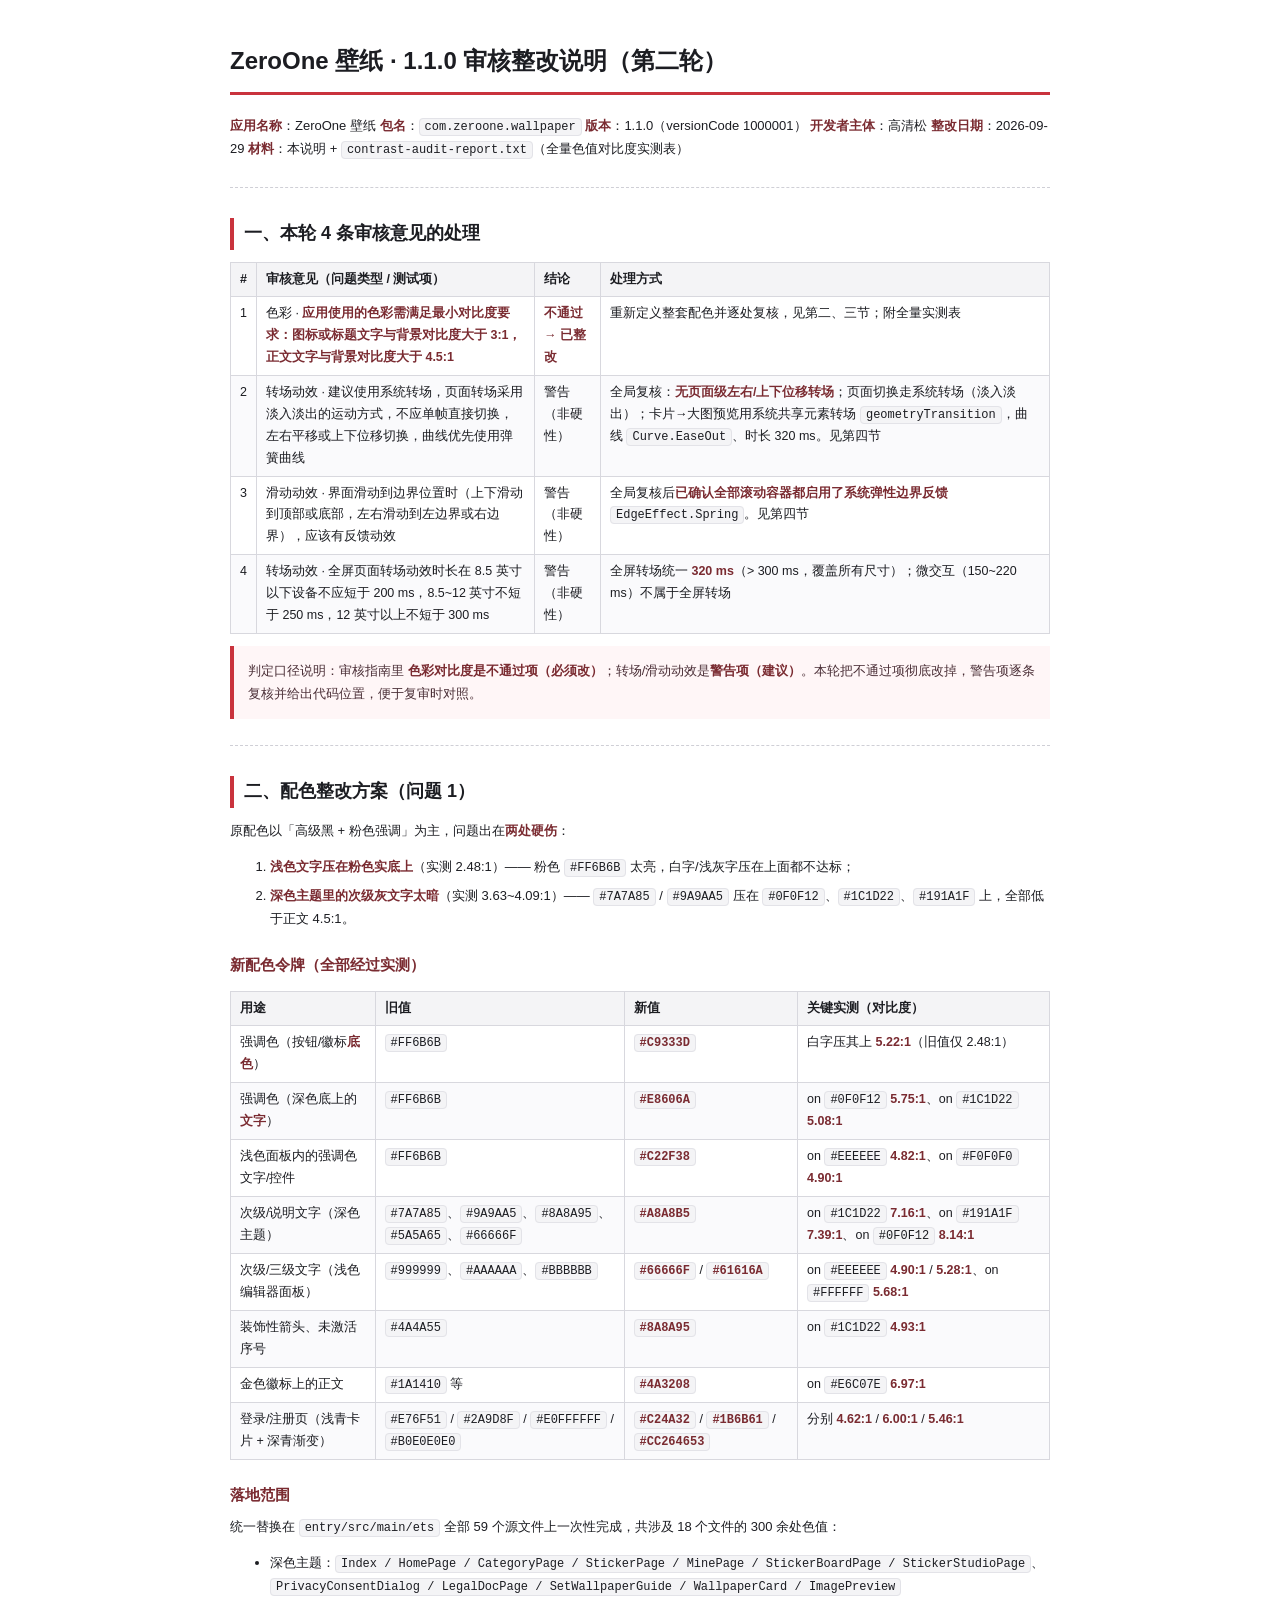
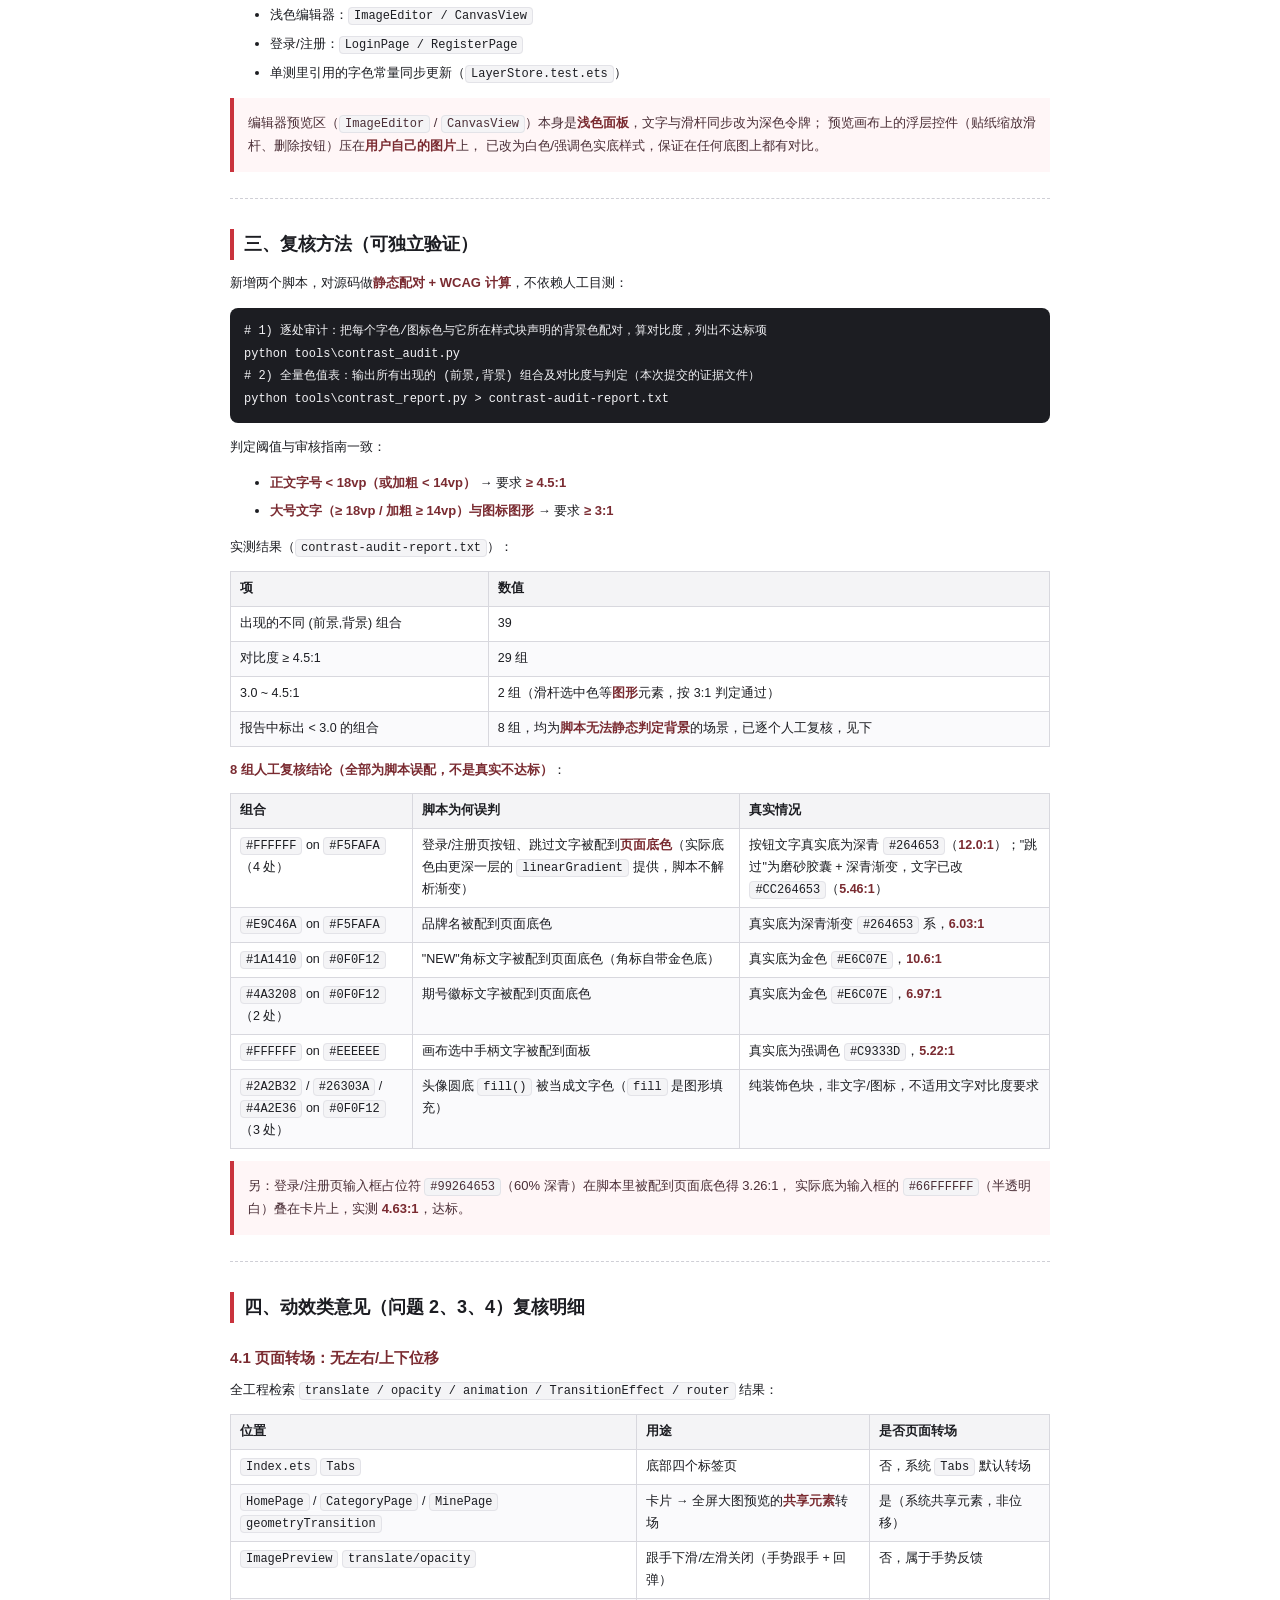
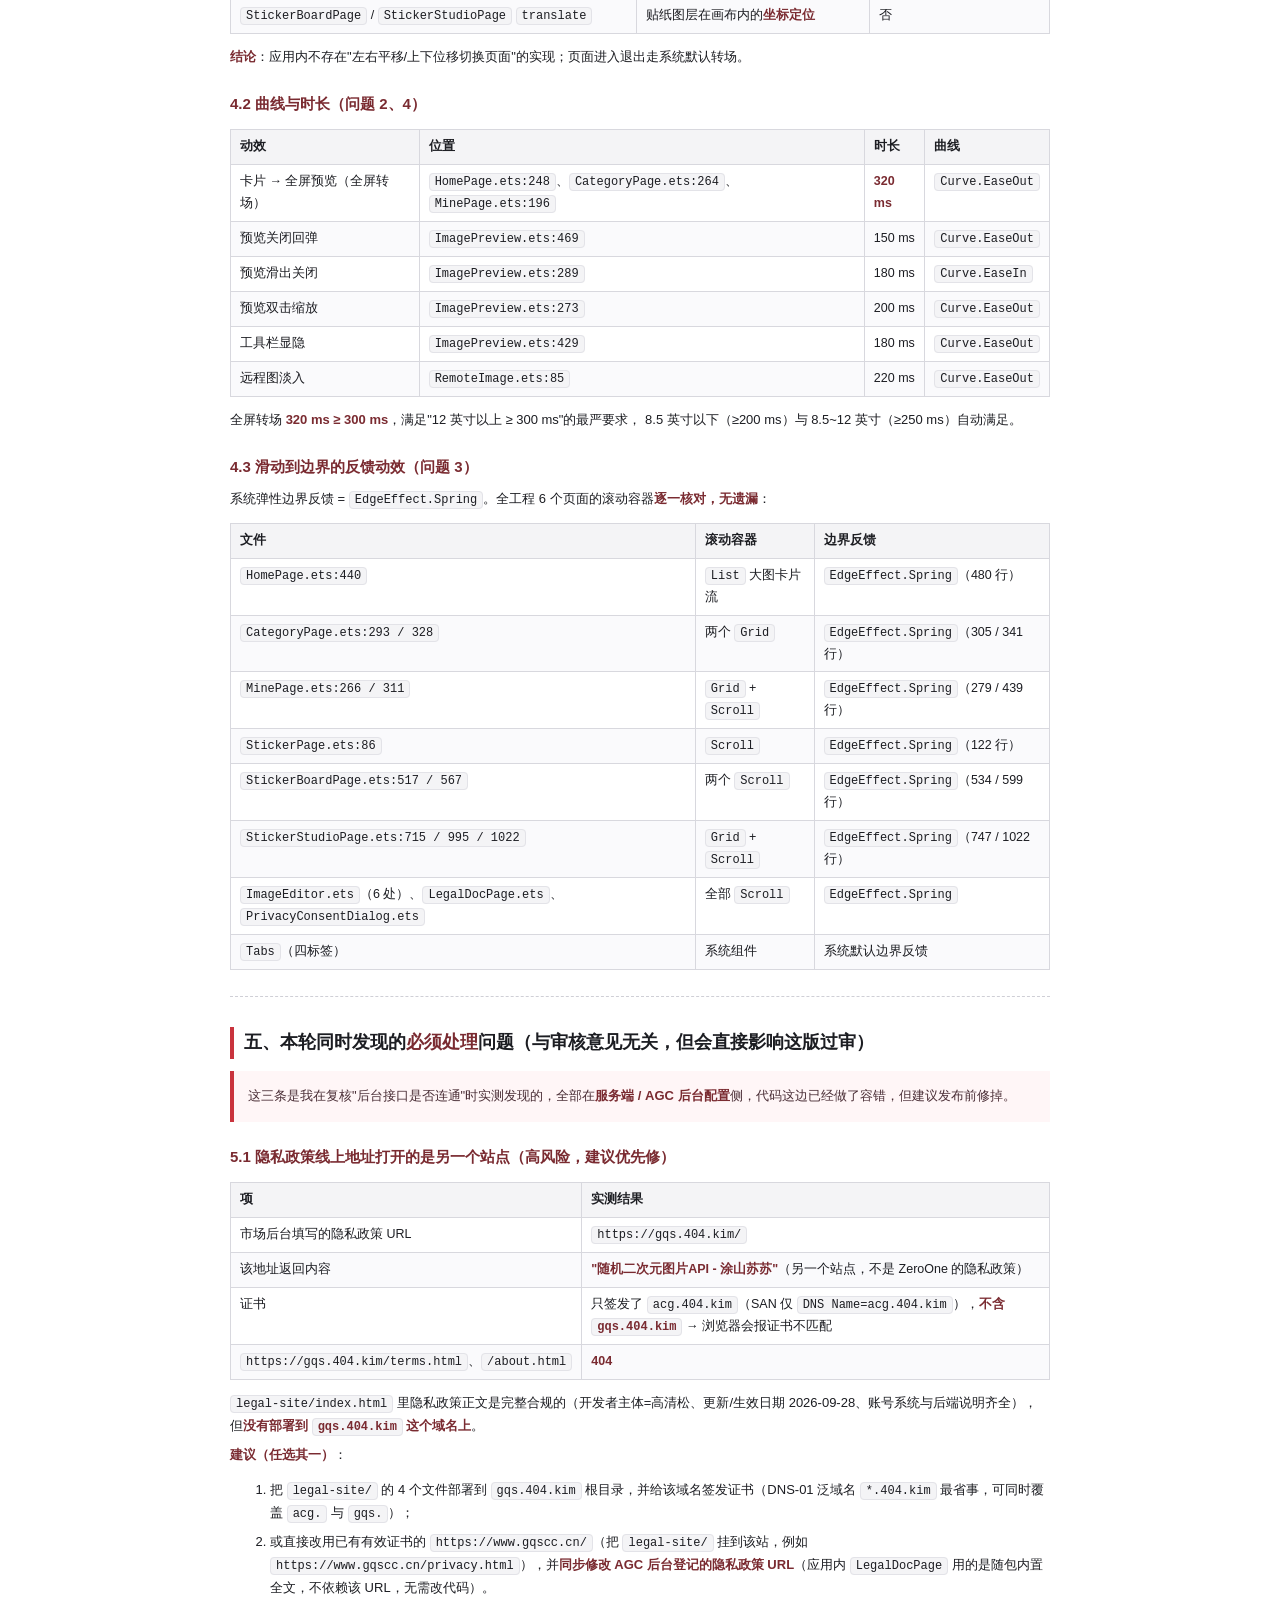
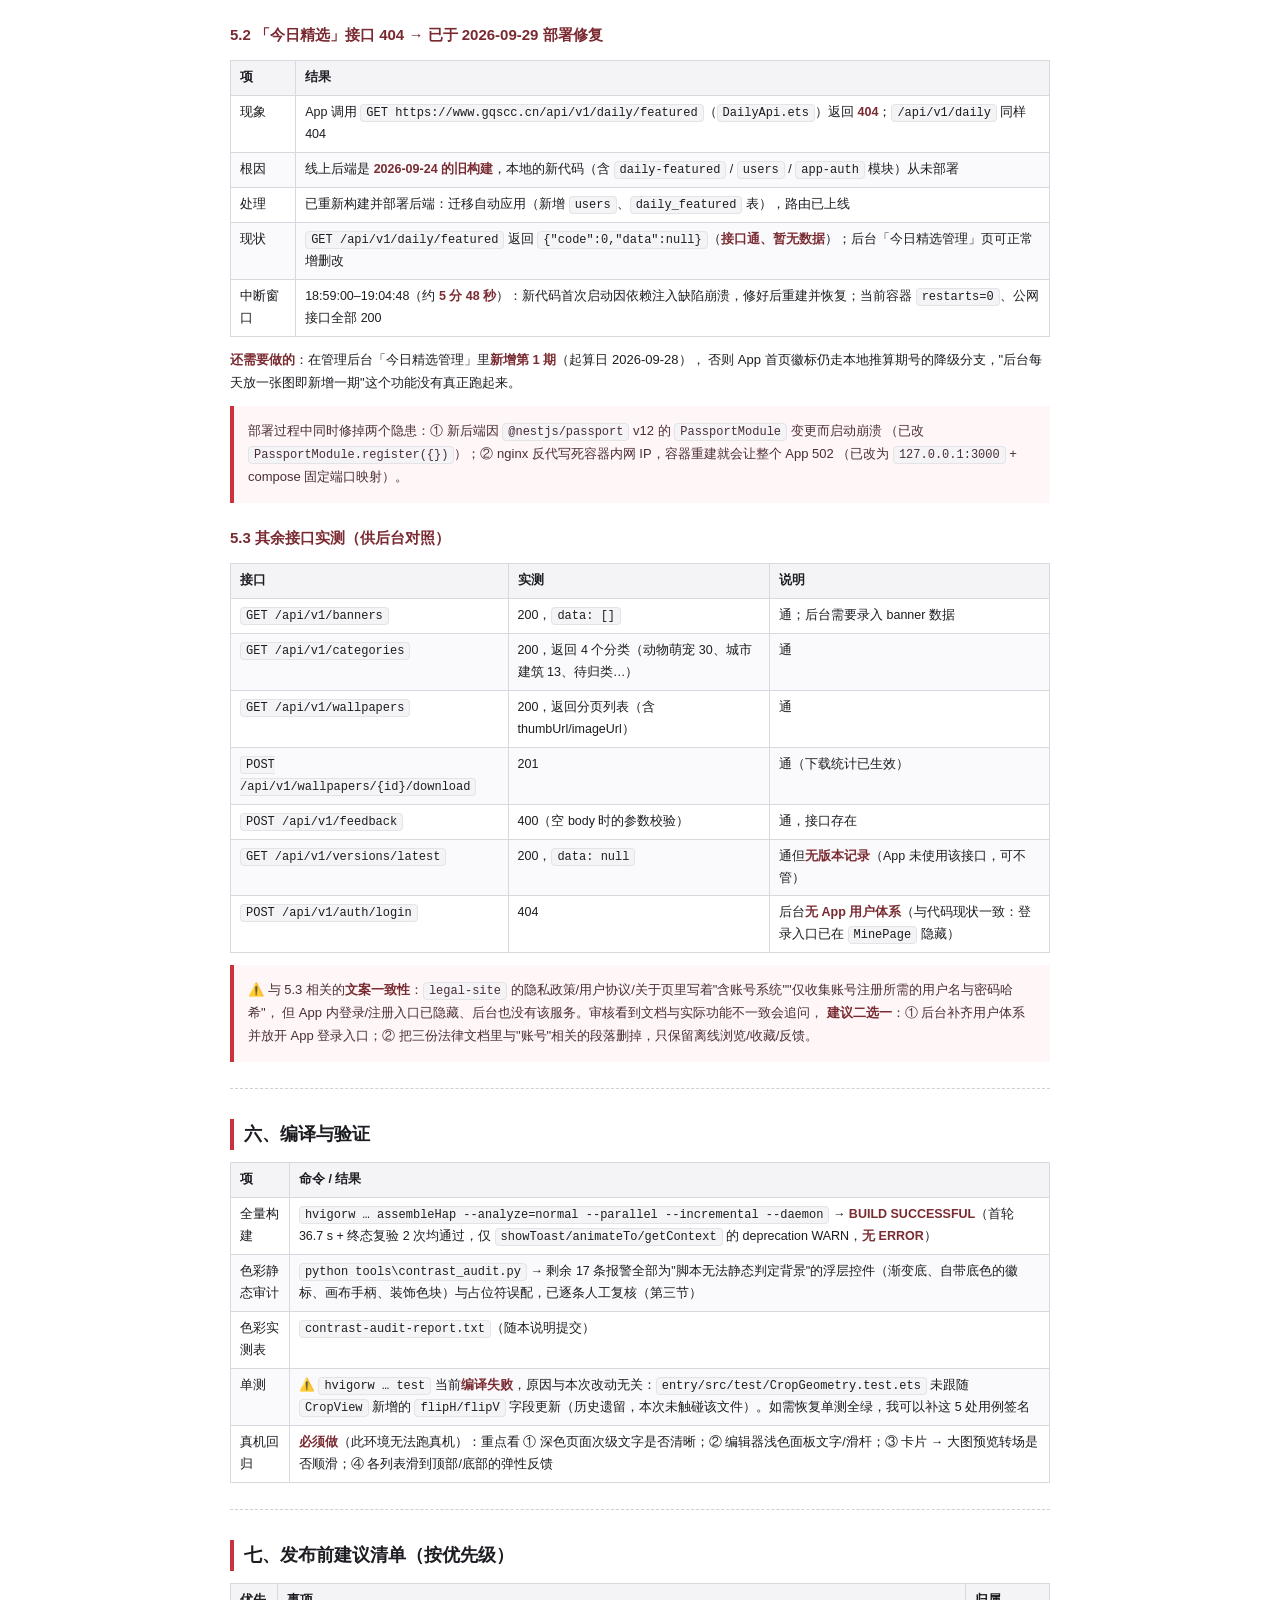
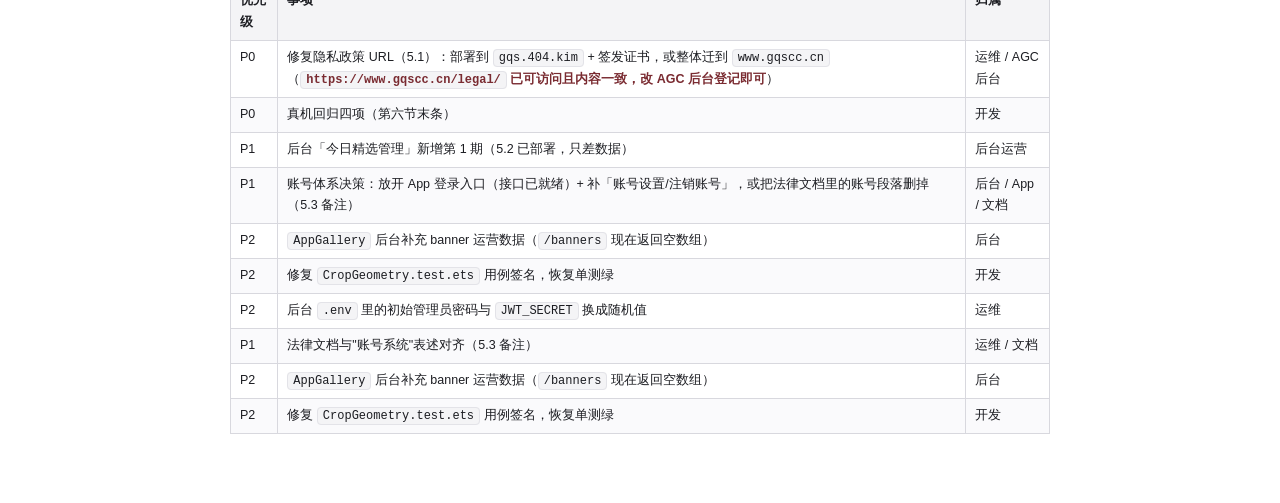
==== 整改说明-1.1.0-色彩与动效.html @ b062ea54 "chore: 1.2.0 基线提交（在线内容+本地兜底、账号、贴纸专区与素材） 提交当前工作区全部可追踪内容：295 张本地壁纸与贴纸素材、在线 API/账号模块、统一贴纸专区、隐私弹窗、1.1/1." ====
<!DOCTYPE html>
<html lang="zh-CN">
<head>
<meta charset="utf-8">
<title>ZeroOne 壁纸 1.1.0 审核整改说明</title>
<style>
:root { color-scheme: light; }
* { box-sizing: border-box; }
body {
  font-family: "Microsoft YaHei", "微软雅黑", "PingFang SC", "Noto Sans CJK SC", sans-serif;
  font-size: 13px; line-height: 1.75; color: #1c1d22; max-width: 900px;
  margin: 0 auto; padding: 32px 40px 56px;
}
h1 { font-size: 24px; border-bottom: 3px solid #c9333d; padding-bottom: 10px; margin: 8px 0 20px; }
h2 { font-size: 18px; margin: 30px 0 12px; padding-left: 10px; border-left: 4px solid #c9333d; }
h3 { font-size: 15px; margin: 22px 0 8px; color: #7a2b31; }
p, li { margin: 6px 0; }
strong { color: #7a2b31; }
code {
  font-family: Consolas, "Courier New", monospace; font-size: 12px;
  background: #f4f4f6; border: 1px solid #e3e3e8; border-radius: 4px; padding: 1px 5px;
}
pre { background: #1c1d22; color: #f2f2f5; padding: 12px 14px; border-radius: 8px; overflow-x: auto; }
pre code { background: none; border: none; color: inherit; padding: 0; }
table { border-collapse: collapse; width: 100%; margin: 12px 0; font-size: 12.5px; }
th, td { border: 1px solid #d8d8de; padding: 6px 9px; text-align: left; vertical-align: top; }
th { background: #f4f4f6; font-weight: 600; }
tr:nth-child(even) td { background: #fafafc; }
blockquote {
  margin: 12px 0; padding: 8px 14px; background: #fff6f7;
  border-left: 4px solid #c9333d; color: #4a2e36;
}
hr { border: none; border-top: 1px dashed #cfcfd6; margin: 26px 0; }
a { color: #b3252f; }
@media print {
  body { padding: 0; font-size: 12px; }
  h2 { page-break-after: avoid; }
  table, pre, blockquote { page-break-inside: avoid; }
}
</style>
</head>
<body>
<h1>ZeroOne 壁纸 · 1.1.0 审核整改说明（第二轮）</h1>
<p><strong>应用名称</strong>：ZeroOne 壁纸
<strong>包名</strong>：<code>com.zeroone.wallpaper</code>
<strong>版本</strong>：1.1.0（versionCode 1000001）
<strong>开发者主体</strong>：高清松
<strong>整改日期</strong>：2026-09-29
<strong>材料</strong>：本说明 + <code>contrast-audit-report.txt</code>（全量色值对比度实测表）</p>
<hr />
<h2>一、本轮 4 条审核意见的处理</h2>
<table>
<thead>
<tr>
<th>#</th>
<th>审核意见（问题类型 / 测试项）</th>
<th>结论</th>
<th>处理方式</th>
</tr>
</thead>
<tbody>
<tr>
<td>1</td>
<td>色彩 · <strong>应用使用的色彩需满足最小对比度要求：图标或标题文字与背景对比度大于 3:1，正文文字与背景对比度大于 4.5:1</strong></td>
<td><strong>不通过 → 已整改</strong></td>
<td>重新定义整套配色并逐处复核，见第二、三节；附全量实测表</td>
</tr>
<tr>
<td>2</td>
<td>转场动效 · 建议使用系统转场，页面转场采用淡入淡出的运动方式，不应单帧直接切换，左右平移或上下位移切换，曲线优先使用弹簧曲线</td>
<td>警告（非硬性）</td>
<td>全局复核：<strong>无页面级左右/上下位移转场</strong>；页面切换走系统转场（淡入淡出）；卡片→大图预览用系统共享元素转场 <code>geometryTransition</code>，曲线 <code>Curve.EaseOut</code>、时长 320 ms。见第四节</td>
</tr>
<tr>
<td>3</td>
<td>滑动动效 · 界面滑动到边界位置时（上下滑动到顶部或底部，左右滑动到左边界或右边界），应该有反馈动效</td>
<td>警告（非硬性）</td>
<td>全局复核后<strong>已确认全部滚动容器都启用了系统弹性边界反馈</strong> <code>EdgeEffect.Spring</code>。见第四节</td>
</tr>
<tr>
<td>4</td>
<td>转场动效 · 全屏页面转场动效时长在 8.5 英寸以下设备不应短于 200 ms，8.5~12 英寸不短于 250 ms，12 英寸以上不短于 300 ms</td>
<td>警告（非硬性）</td>
<td>全屏转场统一 <strong>320 ms</strong>（&gt; 300 ms，覆盖所有尺寸）；微交互（150~220 ms）不属于全屏转场</td>
</tr>
</tbody>
</table>
<blockquote>
<p>判定口径说明：审核指南里 <strong>色彩对比度是不通过项（必须改）</strong>；转场/滑动动效是<strong>警告项（建议）</strong>。本轮把不通过项彻底改掉，警告项逐条复核并给出代码位置，便于复审时对照。</p>
</blockquote>
<hr />
<h2>二、配色整改方案（问题 1）</h2>
<p>原配色以「高级黑 + 粉色强调」为主，问题出在<strong>两处硬伤</strong>：</p>
<ol>
<li><strong>浅色文字压在粉色实底上</strong>（实测 2.48:1）—— 粉色 <code>#FF6B6B</code> 太亮，白字/浅灰字压在上面都不达标；</li>
<li><strong>深色主题里的次级灰文字太暗</strong>（实测 3.63~4.09:1）—— <code>#7A7A85</code> / <code>#9A9AA5</code> 压在 <code>#0F0F12</code>、<code>#1C1D22</code>、<code>#191A1F</code> 上，全部低于正文 4.5:1。</li>
</ol>
<h3>新配色令牌（全部经过实测）</h3>
<table>
<thead>
<tr>
<th>用途</th>
<th>旧值</th>
<th>新值</th>
<th>关键实测（对比度）</th>
</tr>
</thead>
<tbody>
<tr>
<td>强调色（按钮/徽标<strong>底色</strong>）</td>
<td><code>#FF6B6B</code></td>
<td><strong><code>#C9333D</code></strong></td>
<td>白字压其上 <strong>5.22:1</strong>（旧值仅 2.48:1）</td>
</tr>
<tr>
<td>强调色（深色底上的<strong>文字</strong>）</td>
<td><code>#FF6B6B</code></td>
<td><strong><code>#E8606A</code></strong></td>
<td>on <code>#0F0F12</code> <strong>5.75:1</strong>、on <code>#1C1D22</code> <strong>5.08:1</strong></td>
</tr>
<tr>
<td>浅色面板内的强调色文字/控件</td>
<td><code>#FF6B6B</code></td>
<td><strong><code>#C22F38</code></strong></td>
<td>on <code>#EEEEEE</code> <strong>4.82:1</strong>、on <code>#F0F0F0</code> <strong>4.90:1</strong></td>
</tr>
<tr>
<td>次级/说明文字（深色主题）</td>
<td><code>#7A7A85</code>、<code>#9A9AA5</code>、<code>#8A8A95</code>、<code>#5A5A65</code>、<code>#66666F</code></td>
<td><strong><code>#A8A8B5</code></strong></td>
<td>on <code>#1C1D22</code> <strong>7.16:1</strong>、on <code>#191A1F</code> <strong>7.39:1</strong>、on <code>#0F0F12</code> <strong>8.14:1</strong></td>
</tr>
<tr>
<td>次级/三级文字（浅色编辑器面板）</td>
<td><code>#999999</code>、<code>#AAAAAA</code>、<code>#BBBBBB</code></td>
<td><strong><code>#66666F</code></strong> / <strong><code>#61616A</code></strong></td>
<td>on <code>#EEEEEE</code> <strong>4.90:1</strong> / <strong>5.28:1</strong>、on <code>#FFFFFF</code> <strong>5.68:1</strong></td>
</tr>
<tr>
<td>装饰性箭头、未激活序号</td>
<td><code>#4A4A55</code></td>
<td><strong><code>#8A8A95</code></strong></td>
<td>on <code>#1C1D22</code> <strong>4.93:1</strong></td>
</tr>
<tr>
<td>金色徽标上的正文</td>
<td><code>#1A1410</code> 等</td>
<td><strong><code>#4A3208</code></strong></td>
<td>on <code>#E6C07E</code> <strong>6.97:1</strong></td>
</tr>
<tr>
<td>登录/注册页（浅青卡片 + 深青渐变）</td>
<td><code>#E76F51</code> / <code>#2A9D8F</code> / <code>#E0FFFFFF</code> / <code>#B0E0E0E0</code></td>
<td><strong><code>#C24A32</code></strong> / <strong><code>#1B6B61</code></strong> / <strong><code>#CC264653</code></strong></td>
<td>分别 <strong>4.62:1</strong> / <strong>6.00:1</strong> / <strong>5.46:1</strong></td>
</tr>
</tbody>
</table>
<h3>落地范围</h3>
<p>统一替换在 <code>entry/src/main/ets</code> 全部 59 个源文件上一次性完成，共涉及 18 个文件的 300 余处色值：</p>
<ul>
<li>深色主题：<code>Index / HomePage / CategoryPage / StickerPage / MinePage / StickerBoardPage / StickerStudioPage</code>、<code>PrivacyConsentDialog / LegalDocPage / SetWallpaperGuide / WallpaperCard / ImagePreview</code></li>
<li>浅色编辑器：<code>ImageEditor / CanvasView</code></li>
<li>登录/注册：<code>LoginPage / RegisterPage</code></li>
<li>单测里引用的字色常量同步更新（<code>LayerStore.test.ets</code>）</li>
</ul>
<blockquote>
<p>编辑器预览区（<code>ImageEditor</code> / <code>CanvasView</code>）本身是<strong>浅色面板</strong>，文字与滑杆同步改为深色令牌；
预览画布上的浮层控件（贴纸缩放滑杆、删除按钮）压在<strong>用户自己的图片</strong>上，
已改为白色/强调色实底样式，保证在任何底图上都有对比。</p>
</blockquote>
<hr />
<h2>三、复核方法（可独立验证）</h2>
<p>新增两个脚本，对源码做<strong>静态配对 + WCAG 计算</strong>，不依赖人工目测：</p>
<pre><code class="language-powershell"># 1) 逐处审计：把每个字色/图标色与它所在样式块声明的背景色配对，算对比度，列出不达标项
python tools\contrast_audit.py
# 2) 全量色值表：输出所有出现的 (前景,背景) 组合及对比度与判定（本次提交的证据文件）
python tools\contrast_report.py &gt; contrast-audit-report.txt
</code></pre>
<p>判定阈值与审核指南一致：</p>
<ul>
<li><strong>正文字号 &lt; 18vp（或加粗 &lt; 14vp）</strong> → 要求 <strong>≥ 4.5:1</strong></li>
<li><strong>大号文字（≥ 18vp / 加粗 ≥ 14vp）与图标图形</strong> → 要求 <strong>≥ 3:1</strong></li>
</ul>
<p>实测结果（<code>contrast-audit-report.txt</code>）：</p>
<table>
<thead>
<tr>
<th>项</th>
<th>数值</th>
</tr>
</thead>
<tbody>
<tr>
<td>出现的不同 (前景,背景) 组合</td>
<td>39</td>
</tr>
<tr>
<td>对比度 ≥ 4.5:1</td>
<td>29 组</td>
</tr>
<tr>
<td>3.0 ~ 4.5:1</td>
<td>2 组（滑杆选中色等<strong>图形</strong>元素，按 3:1 判定通过）</td>
</tr>
<tr>
<td>报告中标出 &lt; 3.0 的组合</td>
<td>8 组，均为<strong>脚本无法静态判定背景</strong>的场景，已逐个人工复核，见下</td>
</tr>
</tbody>
</table>
<p><strong>8 组人工复核结论（全部为脚本误配，不是真实不达标）</strong>：</p>
<table>
<thead>
<tr>
<th>组合</th>
<th>脚本为何误判</th>
<th>真实情况</th>
</tr>
</thead>
<tbody>
<tr>
<td><code>#FFFFFF</code> on <code>#F5FAFA</code>（4 处）</td>
<td>登录/注册页按钮、跳过文字被配到<strong>页面底色</strong>（实际底色由更深一层的 <code>linearGradient</code> 提供，脚本不解析渐变）</td>
<td>按钮文字真实底为深青 <code>#264653</code>（<strong>12.0:1</strong>）；"跳过"为磨砂胶囊 + 深青渐变，文字已改 <code>#CC264653</code>（<strong>5.46:1</strong>）</td>
</tr>
<tr>
<td><code>#E9C46A</code> on <code>#F5FAFA</code></td>
<td>品牌名被配到页面底色</td>
<td>真实底为深青渐变 <code>#264653</code> 系，<strong>6.03:1</strong></td>
</tr>
<tr>
<td><code>#1A1410</code> on <code>#0F0F12</code></td>
<td>"NEW"角标文字被配到页面底色（角标自带金色底）</td>
<td>真实底为金色 <code>#E6C07E</code>，<strong>10.6:1</strong></td>
</tr>
<tr>
<td><code>#4A3208</code> on <code>#0F0F12</code>（2 处）</td>
<td>期号徽标文字被配到页面底色</td>
<td>真实底为金色 <code>#E6C07E</code>，<strong>6.97:1</strong></td>
</tr>
<tr>
<td><code>#FFFFFF</code> on <code>#EEEEEE</code></td>
<td>画布选中手柄文字被配到面板</td>
<td>真实底为强调色 <code>#C9333D</code>，<strong>5.22:1</strong></td>
</tr>
<tr>
<td><code>#2A2B32</code> / <code>#26303A</code> / <code>#4A2E36</code> on <code>#0F0F12</code>（3 处）</td>
<td>头像圆底 <code>fill()</code> 被当成文字色（<code>fill</code> 是图形填充）</td>
<td>纯装饰色块，非文字/图标，不适用文字对比度要求</td>
</tr>
</tbody>
</table>
<blockquote>
<p>另：登录/注册页输入框占位符 <code>#99264653</code>（60% 深青）在脚本里被配到页面底色得 3.26:1，
实际底为输入框的 <code>#66FFFFFF</code>（半透明白）叠在卡片上，实测 <strong>4.63:1</strong>，达标。</p>
</blockquote>
<hr />
<h2>四、动效类意见（问题 2、3、4）复核明细</h2>
<h3>4.1 页面转场：无左右/上下位移</h3>
<p>全工程检索 <code>translate / opacity / animation / TransitionEffect / router</code> 结果：</p>
<table>
<thead>
<tr>
<th>位置</th>
<th>用途</th>
<th>是否页面转场</th>
</tr>
</thead>
<tbody>
<tr>
<td><code>Index.ets</code> <code>Tabs</code></td>
<td>底部四个标签页</td>
<td>否，系统 <code>Tabs</code> 默认转场</td>
</tr>
<tr>
<td><code>HomePage</code> / <code>CategoryPage</code> / <code>MinePage</code> <code>geometryTransition</code></td>
<td>卡片 → 全屏大图预览的<strong>共享元素</strong>转场</td>
<td>是（系统共享元素，非位移）</td>
</tr>
<tr>
<td><code>ImagePreview</code> <code>translate/opacity</code></td>
<td>跟手下滑/左滑关闭（手势跟手 + 回弹）</td>
<td>否，属于手势反馈</td>
</tr>
<tr>
<td><code>StickerBoardPage</code> / <code>StickerStudioPage</code> <code>translate</code></td>
<td>贴纸图层在画布内的<strong>坐标定位</strong></td>
<td>否</td>
</tr>
</tbody>
</table>
<p><strong>结论</strong>：应用内不存在"左右平移/上下位移切换页面"的实现；页面进入退出走系统默认转场。</p>
<h3>4.2 曲线与时长（问题 2、4）</h3>
<table>
<thead>
<tr>
<th>动效</th>
<th>位置</th>
<th>时长</th>
<th>曲线</th>
</tr>
</thead>
<tbody>
<tr>
<td>卡片 → 全屏预览（全屏转场）</td>
<td><code>HomePage.ets:248</code>、<code>CategoryPage.ets:264</code>、<code>MinePage.ets:196</code></td>
<td><strong>320 ms</strong></td>
<td><code>Curve.EaseOut</code></td>
</tr>
<tr>
<td>预览关闭回弹</td>
<td><code>ImagePreview.ets:469</code></td>
<td>150 ms</td>
<td><code>Curve.EaseOut</code></td>
</tr>
<tr>
<td>预览滑出关闭</td>
<td><code>ImagePreview.ets:289</code></td>
<td>180 ms</td>
<td><code>Curve.EaseIn</code></td>
</tr>
<tr>
<td>预览双击缩放</td>
<td><code>ImagePreview.ets:273</code></td>
<td>200 ms</td>
<td><code>Curve.EaseOut</code></td>
</tr>
<tr>
<td>工具栏显隐</td>
<td><code>ImagePreview.ets:429</code></td>
<td>180 ms</td>
<td><code>Curve.EaseOut</code></td>
</tr>
<tr>
<td>远程图淡入</td>
<td><code>RemoteImage.ets:85</code></td>
<td>220 ms</td>
<td><code>Curve.EaseOut</code></td>
</tr>
</tbody>
</table>
<p>全屏转场 <strong>320 ms ≥ 300 ms</strong>，满足"12 英寸以上 ≥ 300 ms"的最严要求，
8.5 英寸以下（≥200 ms）与 8.5~12 英寸（≥250 ms）自动满足。</p>
<h3>4.3 滑动到边界的反馈动效（问题 3）</h3>
<p>系统弹性边界反馈 = <code>EdgeEffect.Spring</code>。全工程 6 个页面的滚动容器<strong>逐一核对，无遗漏</strong>：</p>
<table>
<thead>
<tr>
<th>文件</th>
<th>滚动容器</th>
<th>边界反馈</th>
</tr>
</thead>
<tbody>
<tr>
<td><code>HomePage.ets:440</code></td>
<td><code>List</code> 大图卡片流</td>
<td><code>EdgeEffect.Spring</code>（480 行）</td>
</tr>
<tr>
<td><code>CategoryPage.ets:293 / 328</code></td>
<td>两个 <code>Grid</code></td>
<td><code>EdgeEffect.Spring</code>（305 / 341 行）</td>
</tr>
<tr>
<td><code>MinePage.ets:266 / 311</code></td>
<td><code>Grid</code> + <code>Scroll</code></td>
<td><code>EdgeEffect.Spring</code>（279 / 439 行）</td>
</tr>
<tr>
<td><code>StickerPage.ets:86</code></td>
<td><code>Scroll</code></td>
<td><code>EdgeEffect.Spring</code>（122 行）</td>
</tr>
<tr>
<td><code>StickerBoardPage.ets:517 / 567</code></td>
<td>两个 <code>Scroll</code></td>
<td><code>EdgeEffect.Spring</code>（534 / 599 行）</td>
</tr>
<tr>
<td><code>StickerStudioPage.ets:715 / 995 / 1022</code></td>
<td><code>Grid</code> + <code>Scroll</code></td>
<td><code>EdgeEffect.Spring</code>（747 / 1022 行）</td>
</tr>
<tr>
<td><code>ImageEditor.ets</code>（6 处）、<code>LegalDocPage.ets</code>、<code>PrivacyConsentDialog.ets</code></td>
<td>全部 <code>Scroll</code></td>
<td><code>EdgeEffect.Spring</code></td>
</tr>
<tr>
<td><code>Tabs</code>（四标签）</td>
<td>系统组件</td>
<td>系统默认边界反馈</td>
</tr>
</tbody>
</table>
<hr />
<h2>五、本轮同时发现的<strong>必须处理</strong>问题（与审核意见无关，但会直接影响这版过审）</h2>
<blockquote>
<p>这三条是我在复核"后台接口是否连通"时实测发现的，全部在<strong>服务端 / AGC 后台配置</strong>侧，代码这边已经做了容错，但建议发布前修掉。</p>
</blockquote>
<h3>5.1 隐私政策线上地址打开的是<strong>另一个站点</strong>（高风险，建议优先修）</h3>
<table>
<thead>
<tr>
<th>项</th>
<th>实测结果</th>
</tr>
</thead>
<tbody>
<tr>
<td>市场后台填写的隐私政策 URL</td>
<td><code>https://gqs.404.kim/</code></td>
</tr>
<tr>
<td>该地址返回内容</td>
<td><strong>"随机二次元图片API - 涂山苏苏"</strong>（另一个站点，不是 ZeroOne 的隐私政策）</td>
</tr>
<tr>
<td>证书</td>
<td>只签发了 <code>acg.404.kim</code>（SAN 仅 <code>DNS Name=acg.404.kim</code>），<strong>不含 <code>gqs.404.kim</code></strong> → 浏览器会报证书不匹配</td>
</tr>
<tr>
<td><code>https://gqs.404.kim/terms.html</code>、<code>/about.html</code></td>
<td><strong>404</strong></td>
</tr>
</tbody>
</table>
<p><code>legal-site/index.html</code> 里隐私政策正文是完整合规的（开发者主体=高清松、更新/生效日期 2026-09-28、账号系统与后端说明齐全），
但<strong>没有部署到 <code>gqs.404.kim</code> 这个域名上</strong>。</p>
<p><strong>建议（任选其一）</strong>：</p>
<ol>
<li>把 <code>legal-site/</code> 的 4 个文件部署到 <code>gqs.404.kim</code> 根目录，并给该域名签发证书（DNS-01 泛域名 <code>*.404.kim</code> 最省事，可同时覆盖 <code>acg.</code> 与 <code>gqs.</code>）；</li>
<li>或直接改用已有有效证书的 <code>https://www.gqscc.cn/</code>（把 <code>legal-site/</code> 挂到该站，例如 <code>https://www.gqscc.cn/privacy.html</code>），并<strong>同步修改 AGC 后台登记的隐私政策 URL</strong>（应用内 <code>LegalDocPage</code> 用的是随包内置全文，不依赖该 URL，无需改代码）。</li>
</ol>
<h3>5.2 「今日精选」接口 404 → <strong>已于 2026-09-29 部署修复</strong></h3>
<table>
<thead>
<tr>
<th>项</th>
<th>结果</th>
</tr>
</thead>
<tbody>
<tr>
<td>现象</td>
<td>App 调用 <code>GET https://www.gqscc.cn/api/v1/daily/featured</code>（<code>DailyApi.ets</code>）返回 <strong>404</strong>；<code>/api/v1/daily</code> 同样 404</td>
</tr>
<tr>
<td>根因</td>
<td>线上后端是 <strong>2026-09-24 的旧构建</strong>，本地的新代码（含 <code>daily-featured</code> / <code>users</code> / <code>app-auth</code> 模块）从未部署</td>
</tr>
<tr>
<td>处理</td>
<td>已重新构建并部署后端：迁移自动应用（新增 <code>users</code>、<code>daily_featured</code> 表），路由已上线</td>
</tr>
<tr>
<td>现状</td>
<td><code>GET /api/v1/daily/featured</code> 返回 <code>{"code":0,"data":null}</code>（<strong>接口通、暂无数据</strong>）；后台「今日精选管理」页可正常增删改</td>
</tr>
<tr>
<td>中断窗口</td>
<td>18:59:00–19:04:48（约 <strong>5 分 48 秒</strong>）：新代码首次启动因依赖注入缺陷崩溃，修好后重建并恢复；当前容器 <code>restarts=0</code>、公网接口全部 200</td>
</tr>
</tbody>
</table>
<p><strong>还需要做的</strong>：在管理后台「今日精选管理」里<strong>新增第 1 期</strong>（起算日 2026-09-28），
否则 App 首页徽标仍走本地推算期号的降级分支，"后台每天放一张图即新增一期"这个功能没有真正跑起来。</p>
<blockquote>
<p>部署过程中同时修掉两个隐患：① 新后端因 <code>@nestjs/passport</code> v12 的 <code>PassportModule</code> 变更而启动崩溃
（已改 <code>PassportModule.register({})</code>）；② nginx 反代写死容器内网 IP，容器重建就会让整个 App 502
（已改为 <code>127.0.0.1:3000</code> + compose 固定端口映射）。</p>
</blockquote>
<h3>5.3 其余接口实测（供后台对照）</h3>
<table>
<thead>
<tr>
<th>接口</th>
<th>实测</th>
<th>说明</th>
</tr>
</thead>
<tbody>
<tr>
<td><code>GET /api/v1/banners</code></td>
<td>200，<code>data: []</code></td>
<td>通；后台需要录入 banner 数据</td>
</tr>
<tr>
<td><code>GET /api/v1/categories</code></td>
<td>200，返回 4 个分类（动物萌宠 30、城市建筑 13、待归类…）</td>
<td>通</td>
</tr>
<tr>
<td><code>GET /api/v1/wallpapers</code></td>
<td>200，返回分页列表（含 thumbUrl/imageUrl）</td>
<td>通</td>
</tr>
<tr>
<td><code>POST /api/v1/wallpapers/{id}/download</code></td>
<td>201</td>
<td>通（下载统计已生效）</td>
</tr>
<tr>
<td><code>POST /api/v1/feedback</code></td>
<td>400（空 body 时的参数校验）</td>
<td>通，接口存在</td>
</tr>
<tr>
<td><code>GET /api/v1/versions/latest</code></td>
<td>200，<code>data: null</code></td>
<td>通但<strong>无版本记录</strong>（App 未使用该接口，可不管）</td>
</tr>
<tr>
<td><code>POST /api/v1/auth/login</code></td>
<td>404</td>
<td>后台<strong>无 App 用户体系</strong>（与代码现状一致：登录入口已在 <code>MinePage</code> 隐藏）</td>
</tr>
</tbody>
</table>
<blockquote>
<p>⚠️ 与 5.3 相关的<strong>文案一致性</strong>：<code>legal-site</code> 的隐私政策/用户协议/关于页里写着"含账号系统""仅收集账号注册所需的用户名与密码哈希"，
但 App 内登录/注册入口已隐藏、后台也没有该服务。审核看到文档与实际功能不一致会追问，
<strong>建议二选一</strong>：① 后台补齐用户体系并放开 App 登录入口；② 把三份法律文档里与"账号"相关的段落删掉，只保留离线浏览/收藏/反馈。</p>
</blockquote>
<hr />
<h2>六、编译与验证</h2>
<table>
<thead>
<tr>
<th>项</th>
<th>命令 / 结果</th>
</tr>
</thead>
<tbody>
<tr>
<td>全量构建</td>
<td><code>hvigorw … assembleHap --analyze=normal --parallel --incremental --daemon</code> → <strong>BUILD SUCCESSFUL</strong>（首轮 36.7 s + 终态复验 2 次均通过，仅 <code>showToast/animateTo/getContext</code> 的 deprecation WARN，<strong>无 ERROR</strong>）</td>
</tr>
<tr>
<td>色彩静态审计</td>
<td><code>python tools\contrast_audit.py</code> → 剩余 17 条报警全部为"脚本无法静态判定背景"的浮层控件（渐变底、自带底色的徽标、画布手柄、装饰色块）与占位符误配，已逐条人工复核（第三节）</td>
</tr>
<tr>
<td>色彩实测表</td>
<td><code>contrast-audit-report.txt</code>（随本说明提交）</td>
</tr>
<tr>
<td>单测</td>
<td>⚠️ <code>hvigorw … test</code> 当前<strong>编译失败</strong>，原因与本次改动无关：<code>entry/src/test/CropGeometry.test.ets</code> 未跟随 <code>CropView</code> 新增的 <code>flipH/flipV</code> 字段更新（历史遗留，本次未触碰该文件）。如需恢复单测全绿，我可以补这 5 处用例签名</td>
</tr>
<tr>
<td>真机回归</td>
<td><strong>必须做</strong>（此环境无法跑真机）：重点看 ① 深色页面次级文字是否清晰；② 编辑器浅色面板文字/滑杆；③ 卡片 → 大图预览转场是否顺滑；④ 各列表滑到顶部/底部的弹性反馈</td>
</tr>
</tbody>
</table>
<hr />
<h2>七、发布前建议清单（按优先级）</h2>
<table>
<thead>
<tr>
<th>优先级</th>
<th>事项</th>
<th>归属</th>
</tr>
</thead>
<tbody>
<tr>
<td>P0</td>
<td>修复隐私政策 URL（5.1）：部署到 <code>gqs.404.kim</code> + 签发证书，或整体迁到 <code>www.gqscc.cn</code>（<strong><code>https://www.gqscc.cn/legal/</code> 已可访问且内容一致，改 AGC 后台登记即可</strong>）</td>
<td>运维 / AGC 后台</td>
</tr>
<tr>
<td>P0</td>
<td>真机回归四项（第六节末条）</td>
<td>开发</td>
</tr>
<tr>
<td>P1</td>
<td>后台「今日精选管理」新增第 1 期（5.2 已部署，只差数据）</td>
<td>后台运营</td>
</tr>
<tr>
<td>P1</td>
<td>账号体系决策：放开 App 登录入口（接口已就绪）+ 补「账号设置/注销账号」，或把法律文档里的账号段落删掉（5.3 备注）</td>
<td>后台 / App / 文档</td>
</tr>
<tr>
<td>P2</td>
<td><code>AppGallery</code> 后台补充 banner 运营数据（<code>/banners</code> 现在返回空数组）</td>
<td>后台</td>
</tr>
<tr>
<td>P2</td>
<td>修复 <code>CropGeometry.test.ets</code> 用例签名，恢复单测绿</td>
<td>开发</td>
</tr>
<tr>
<td>P2</td>
<td>后台 <code>.env</code> 里的初始管理员密码与 <code>JWT_SECRET</code> 换成随机值</td>
<td>运维</td>
</tr>
<tr>
<td>P1</td>
<td>法律文档与"账号系统"表述对齐（5.3 备注）</td>
<td>运维 / 文档</td>
</tr>
<tr>
<td>P2</td>
<td><code>AppGallery</code> 后台补充 banner 运营数据（<code>/banners</code> 现在返回空数组）</td>
<td>后台</td>
</tr>
<tr>
<td>P2</td>
<td>修复 <code>CropGeometry.test.ets</code> 用例签名，恢复单测绿</td>
<td>开发</td>
</tr>
</tbody>
</table>
</body>
</html>
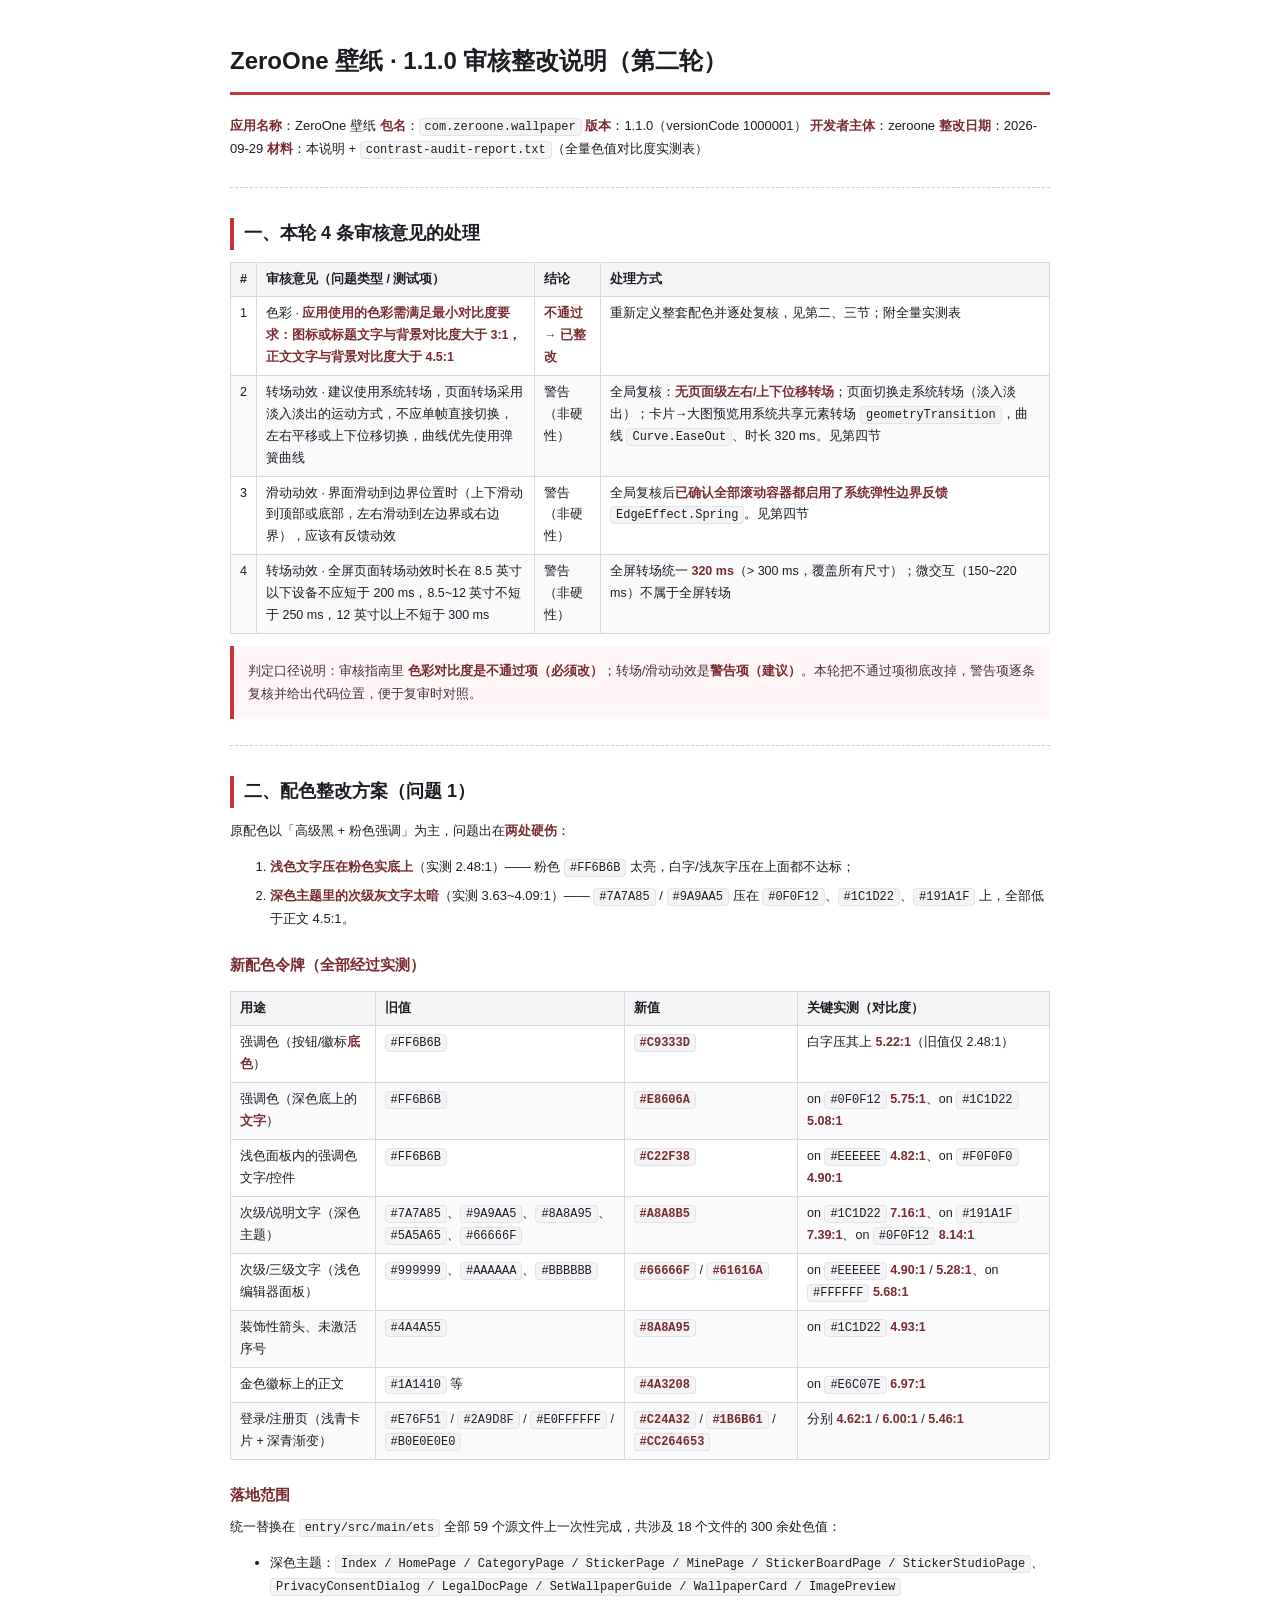
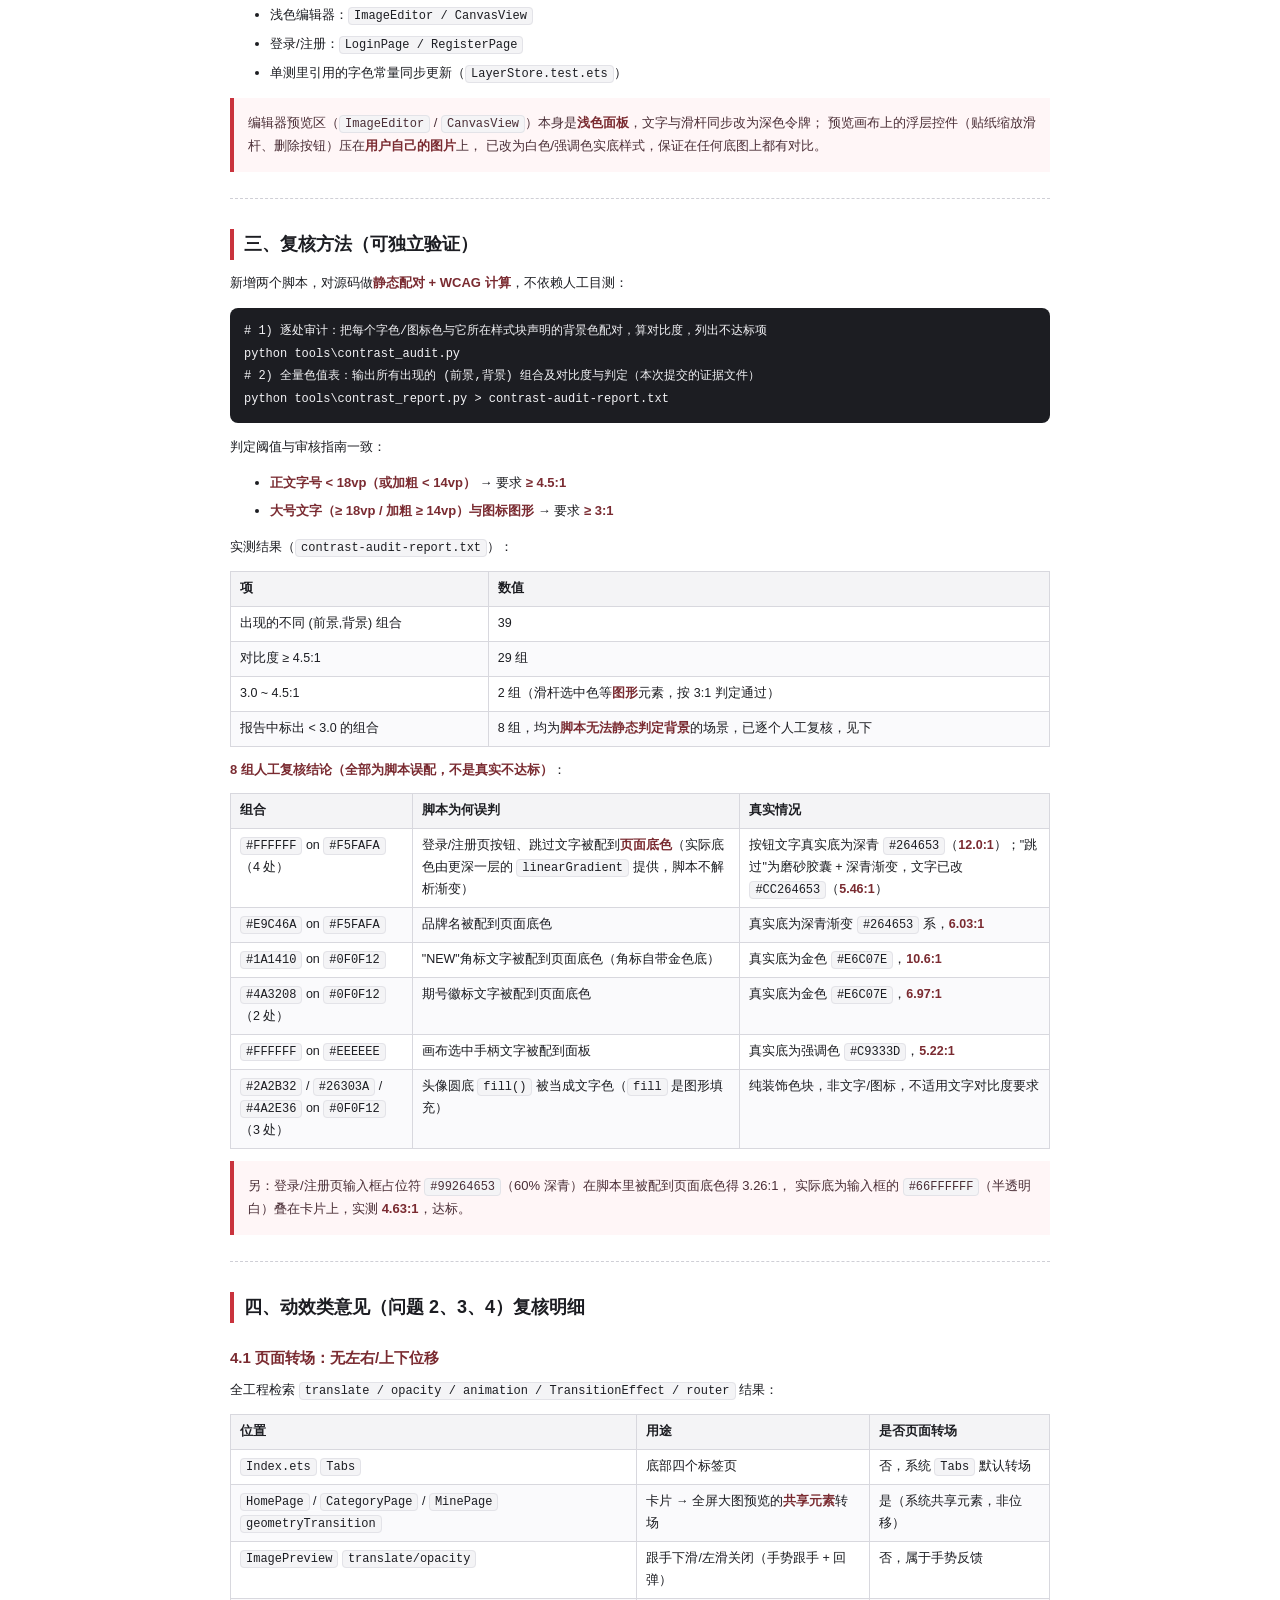
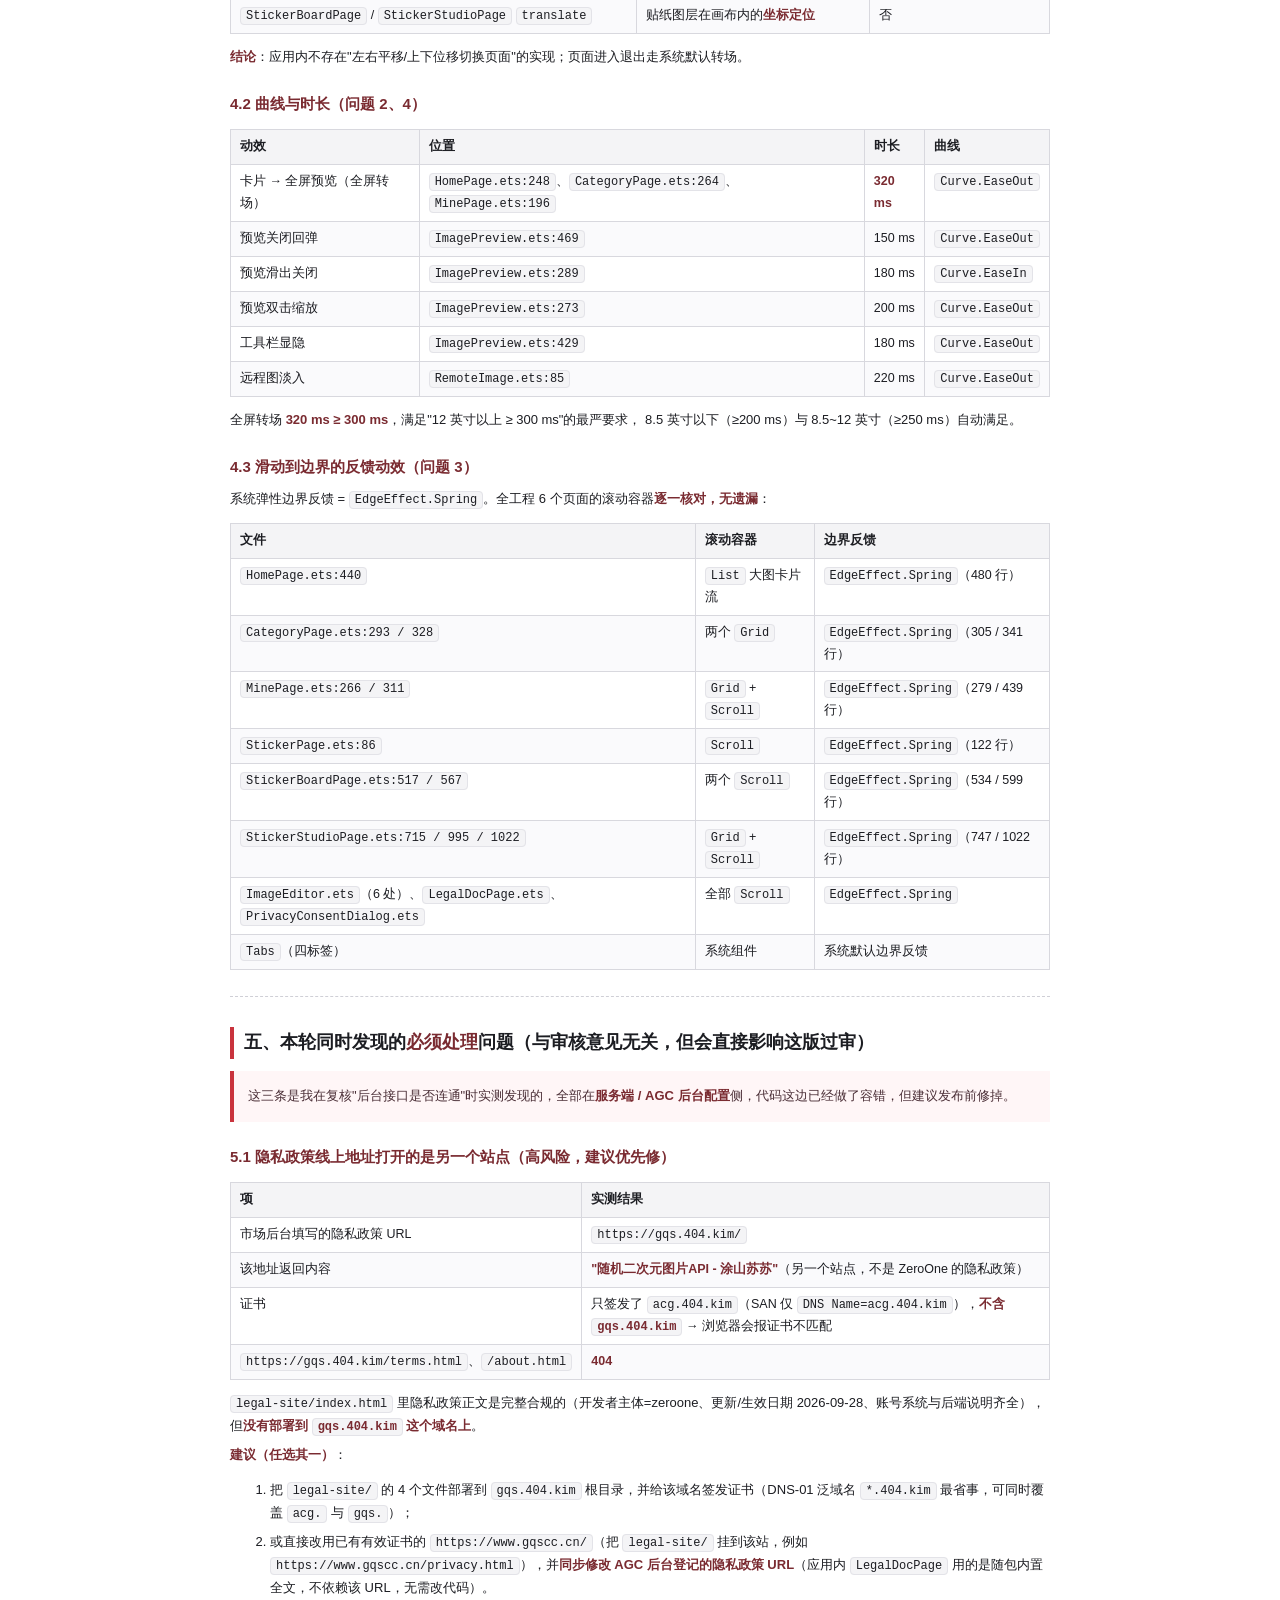
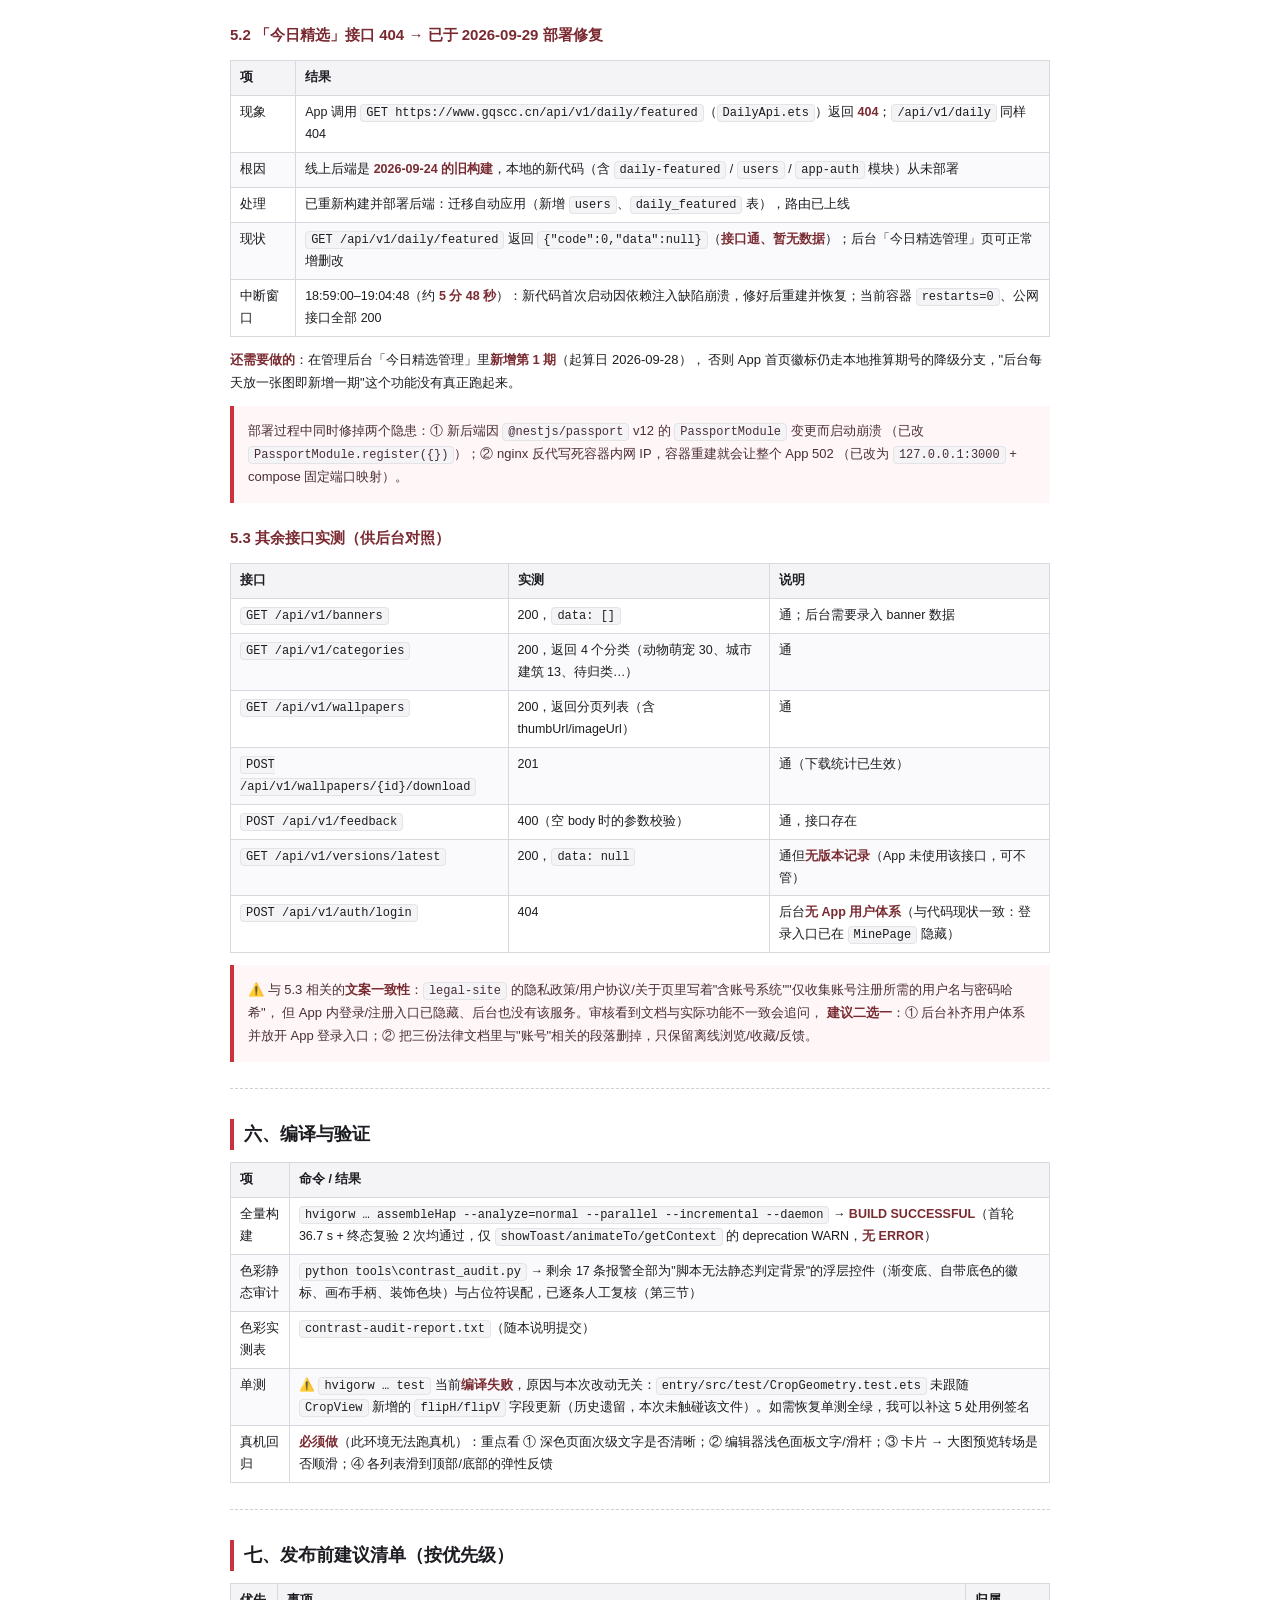
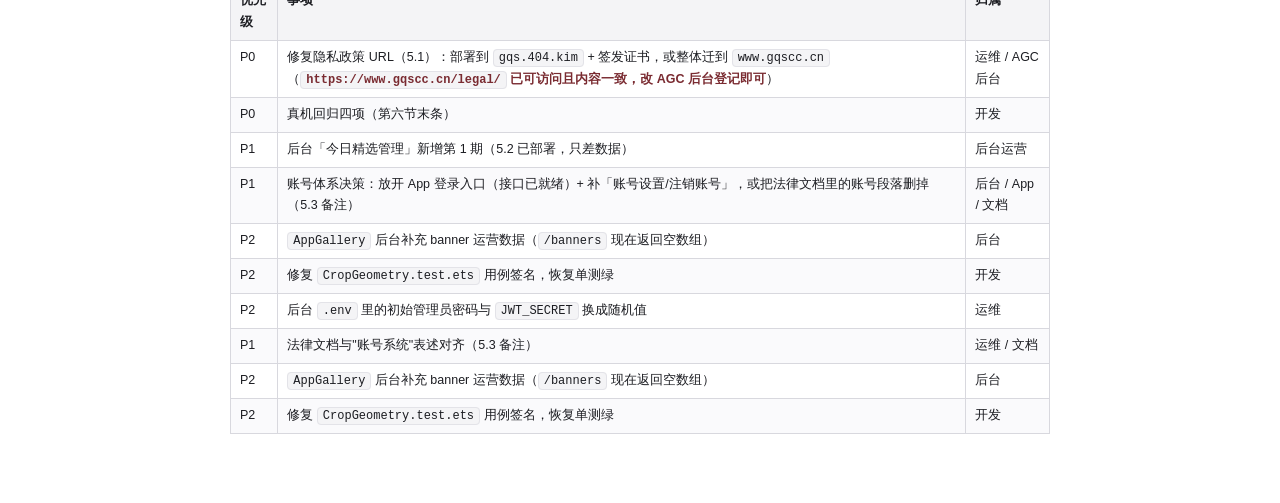
==== commit 68d525a3: "chore: 1.2.0 基线提交（在线内容+本地兜底、账号、贴纸专区与素材） 提交当前工作区全部可追踪内容：295 张本地壁纸与贴纸素材、在线 API/账号模块、统一贴纸专区、隐私弹窗、1.1/1." ====
--- a/整改说明-1.1.0-色彩与动效.html
+++ b/整改说明-1.1.0-色彩与动效.html
@@ -44,7 +44,7 @@
 <p><strong>应用名称</strong>：ZeroOne 壁纸
 <strong>包名</strong>：<code>com.zeroone.wallpaper</code>
 <strong>版本</strong>：1.1.0（versionCode 1000001）
-<strong>开发者主体</strong>：高清松
+<strong>开发者主体</strong>：zeroone
 <strong>整改日期</strong>：2026-09-29
 <strong>材料</strong>：本说明 + <code>contrast-audit-report.txt</code>（全量色值对比度实测表）</p>
 <hr />
@@ -427,7 +427,7 @@
 </tr>
 </tbody>
 </table>
-<p><code>legal-site/index.html</code> 里隐私政策正文是完整合规的（开发者主体=高清松、更新/生效日期 2026-09-28、账号系统与后端说明齐全），
+<p><code>legal-site/index.html</code> 里隐私政策正文是完整合规的（开发者主体=zeroone、更新/生效日期 2026-09-28、账号系统与后端说明齐全），
 但<strong>没有部署到 <code>gqs.404.kim</code> 这个域名上</strong>。</p>
 <p><strong>建议（任选其一）</strong>：</p>
 <ol>
